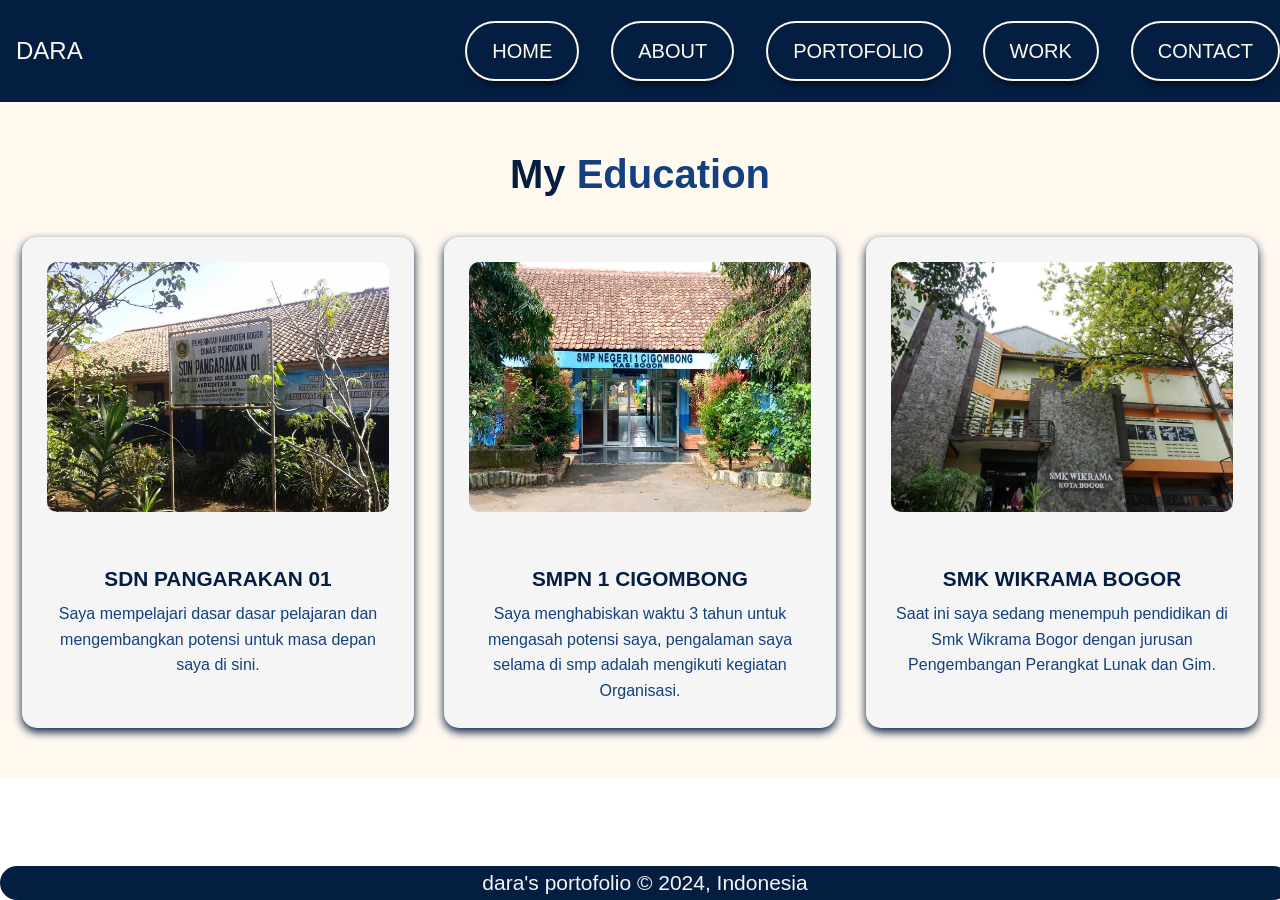
==== about.html @ 4468cf0a "first commit" ====
<!DOCTYPE html>
<html lang="en">
<head>
    <meta charset="UTF-8">
    <meta name="viewport" content="width=device-width, initial-scale=1.0">
    <title>About</title>
    <link rel="stylesheet" href="style.css">
</head>
<body>
    <header>
    <nav>
        <h1 class="nama">DARA</h1>
        <nav class="navbar">
        <ul>
            <li><a href="index.html">HOME</a></li>
            <li><a href="about.html">ABOUT</a></li>
            <li><a href="portofolio.html">PORTOFOLIO</a></li>
            <li> <a href="Work.html">WORK</a></li>
            <li><a href="contact.html">CONTACT</a></li>
        </ul>
        </nav>
    </nav>
    </header>
 
<main>
    <div id="Education" class="content">
        <div class="headersklills">
            <h1>My <span>Education</span></h1>
        </div>
        <div class="education-container">
            <div class="education-box">
                <div class="education-image">
                    <img src="image/sdn-pangarakan1.jpg" alt="SD" />
                </div>
                <div class="education-info">
                    <br>
                    <br>
                    <h2>SDN PANGARAKAN 01</h2>
                    <p>Saya mempelajari dasar dasar pelajaran dan mengembangkan potensi untuk masa depan saya di sini.  </p>
                </div>
            </div>
            <div class="education-box">
                <div class="education-image">
                    <img src="image/smp.webp" alt="smp" />
                </div>
                <div class="education-info">
                    <br>
                    <br>
                    <h2>SMPN 1 CIGOMBONG</h2>
                    <p>Saya menghabiskan waktu 3 tahun untuk mengasah potensi saya, pengalaman saya selama di smp adalah mengikuti kegiatan Organisasi. </p>
                </div>
            </div>
            <div class="education-box">
                <div class="education-image">
                    <img src="image/smk2.jpg" alt="smk" />
                </div>
                <div class="education-info">
                   <br>
                   <br>
                   <h2>SMK WIKRAMA BOGOR</h2>
                   <p>Saat ini saya sedang menempuh pendidikan di Smk Wikrama Bogor dengan jurusan Pengembangan Perangkat Lunak dan Gim. </p>
                </div>
            </div>
        </div>
    </div>
</main>
    <footer class="footer">
        <p> dara's portofolio &copy; 2024, Indonesia</p>
    </footer>
</body>
</html>
---- style.css ----
/* ini buat home */
*, html {
    padding: 0;
    margin: 0;
}

nav {
    background-color: #041e42;
    display: flex;
    justify-content: space-between;
    padding: 8px 0;
}

nav ul {
    list-style: none ;
    display: flex; 
    gap: 2rem; 
}

nav ul li {
    display: flex;
}

nav ul li a {
    padding: 12px 25px;
    margin: 5px 0px;
    border: 2px solid #fff9f0;
    border-radius: 30px;
    box-shadow: 0 10px 10px -8px rgb(0 0 0 / 78%);
    color: #fff9f0;
    text-decoration: none;
}

li a:hover {
    background-color: #13407e;
}

.nama {
    padding: 15px 16px;
    float: left;
    align-content: center;
    color: #fff9f0;
    font-family: 'Gill Sans', 'Gill Sans MT', Calibri, 'Trebuchet MS', sans-serif;
    font-weight: 400; 
}

.home {
    margin-left: 8%;
    margin-top: 150px;
}

.home h1 {
    font-size: 60px;
    color: #041e42;
    margin-bottom: 10px;
}

.home h2 {
    color:  #041e42;
    font-family: 'Gill Sans', 'Gill Sans MT', Calibri, 'Trebuchet MS', sans-serif;
    font-weight: 400; 
}

.home p {
    color: #041e42;
    font-size: 20px;
    margin-bottom: 200px;
    font-family: 'Gill Sans', 'Gill Sans MT', Calibri, 'Trebuchet MS', sans-serif;
}
      
.home img {
    height: 435px;
    width: 400px;
    border-radius: 50%;
    box-shadow: 0 0 40px #041e42;
    transition: .5s;
    position: absolute;
    left: 60%;
    top: 30%;
    object-fit: cover;
}
    
.home img:hover {
    box-shadow: none;
}

.typing {
    font-family: 'Gill Sans', 'Gill Sans MT', Calibri, 'Trebuchet MS', sans-serif;
    font-size: 24px;
    white-space: nowrap;
    overflow: hidden;
    border-right: 0.15em solid #041e42;
    width: 6ch; 
    animation: typing 1.5s steps(6, end), blink-caret 0.75s step-end infinite;
}

@keyframes typing {
    0%, 100% {
        width: 0;
    }
    50%{
        width: 8ch;
    }
}

@keyframes blink-caret {
    from, to { border-right-color: transparent; }
    50% { border-right-color: #041e42 }
}

/* ini bagian logo wa, ig */
.home-sci {
    min-height: 15vh;
    margin-left: 10px;

}

.home-sci a {
    position: relative;
    display: inline-flex;
    justify-content: center;
    align-items: center;
    width: 40px;
    height: 40px;
    background: transparent;
    border: 2px solid #041e42;
    border-radius: 50%;
    font-size: 25px;
    color: #041e42;
    text-decoration: none;
    z-index: 1;
    overflow: hidden;
    transition: .5s;
}

.home-sci a:hover {
    color: whitesmoke;
}

.home-sci a::before {
    content: '';
    position: absolute;
    top: 0;
    left: 0;
    width: 0;
    height: 100%;
    background: #041e42;
    z-index: -1;
    transition: .5s;
}

.home-sci a:hover::before {
    width: 100%;
}

/* ini buat bagian box about*/
#Education {
    background-color: #fff9f0;
    padding: 50px 0;
    text-align: center;
}

    .headersklills h1 {
        font-family: 'Gill Sans', 'Gill Sans MT', Calibri, 'Trebuchet MS', sans-serif;
        font-size: 2.5rem;
        color: #041e42;
        margin-bottom: 40px;
    }

    .headersklills p {
        font-family: 'Gill Sans', 'Gill Sans MT', Calibri, 'Trebuchet MS', sans-serif;
        color: #13407e;
        margin-bottom: 40px;
    }

span {
    color: #13407e;
}

.education-container {
    display: flex;
    flex-wrap: wrap;
    justify-content: center;
    gap: 30px;
    padding: 0 20px;
}

.education-box {
    background-color: whitesmoke;
    border-radius: 15px;
    box-shadow: 0 4px 10px #041e42;
    width: calc(30% - 30px);
    text-align: center;
    padding: 25px;
    transition: transform 0.3s ease, box-shadow 0.3s ease;
}

.education-box:hover {
    transform: translateY(-10px);
    box-shadow: 0 6px 15px #041e42;
}

.sejarah-box {
    background-color: whitesmoke;
    border-radius: 15px;
    box-shadow: 0 4px 10px #041e42;
    width: calc(30% - 10px);
    text-align: center;
    padding: 30px;
    transition: transform 0.3s ease, box-shadow 0.3s ease;
}

.sejarah-box:hover {
    transform: translateY(-10px);
    box-shadow: 0 6px 15px #041e42;
}

.work-box {
    background-color: whitesmoke;
    border-radius: 15px;
    box-shadow: 0 4px 10px #041e42;
    width: calc(30% - 10px);
    text-align: center;
    padding: 30px;
    transition: transform 0.3s ease, box-shadow 0.3s ease;
}

.work-box:hover {
    transform: translateY(-10px);
    box-shadow: 0 6px 15px #041e42;
}


.education-image img {
    width: 100%;
    height: 250px;
    object-fit: cover;
    border-radius: 10px;
    margin-bottom: 15px;
}


.education-info h2 {
    font-family: 'Gill Sans', 'Gill Sans MT', Calibri, 'Trebuchet MS', sans-serif;
    font-size: 1.3rem;
    color:#041e42;
    margin-bottom: 10px;
}

.education-info p {
    font-size: 1rem;
    color: #13407e;
    line-height: 1.6;
    font-family: 'Gill Sans', 'Gill Sans MT', Calibri, 'Trebuchet MS', sans-serif;
}

@media (max-width: 768px) {
    .education-container {
        flex-direction: column;
        gap: 20px;
    }

    .education-box {
        width: 100%;
    }
}

/* ini untuk bagian tugas pipas */
#Article {
    background-color: #fff9f0;
    padding: 50px 0;
    text-align: center;
}

.Article h1 {
    font-family: 'Gill Sans', 'Gill Sans MT', Calibri, 'Trebuchet MS', sans-serif;
    font-size: 2.5rem;
    color: #041e42;
    margin-bottom: 40px;
}

.Article-container {
    display: flex;
    flex-wrap: wrap;
    justify-content: center;
    gap: 30px;
    padding: 0 20px;
}

.Article-box {
    background-color: whitesmoke;
    border-radius: 10px;
    box-shadow: 0 4px 10px #041e42;
    width: calc(300% - 30px);
    text-align: center;
    padding: 20px;
    transition: transform 0.3s ease, box-shadow 0.3s ease;
}

.Article-box:hover {
    transform: translateY(-10px);
    box-shadow: 0 6px 15px #041e42;
}

.Article-image img {
    width: 50%;
    height: 400px;
    object-fit: cover;
    border-radius: 10px;
    margin-bottom: 15px;
}

.Article-info h1 {
    font-size: 1.6rem;
    color: #041e42;
    margin-bottom: 10px;
    text-align: center ;
}

.Article-info p, li {
    font-size: 1.1rem;
    color: #13407e;
    line-height: 2rem;
    text-align: justify;
    font-family: 'Gill Sans', 'Gill Sans MT', Calibri, 'Trebuchet MS', sans-serif;
}

.Sejarah-info p {
    font-size: 1.1rem;
    color: #13407e;
    line-height: 2rem;
    text-align: justify;
    font-family: 'Gill Sans', 'Gill Sans MT', Calibri, 'Trebuchet MS', sans-serif;
}

.Sunda-info p {
    font-size: 1.1rem;
    color: #13407e;
    line-height: 2rem;
    text-align: justify;
    font-family: 'Gill Sans', 'Gill Sans MT', Calibri, 'Trebuchet MS', sans-serif;
    text-indent: 30px;
}

.Sunda-info h1 {
    font-size: 1.6rem;
    color: #041e42;
    margin-bottom: 10px;
    text-align: center ;
}

.Sunda-image {
    width: 100px;
}

.education-info a{
    color: #041e42;
    text-decoration: none;
}

a{
    font-size: 20px;
    color: #13407e;
    text-decoration: none;
}

/* untuk portofolio */
.portofolio-container {
    display: flex;
    flex-wrap: wrap;
    justify-content: center;
    gap: 30px;
    padding: 0 20px;
}

.education-info h1 {
    font-family: 'Gill Sans', 'Gill Sans MT', Calibri, 'Trebuchet MS', sans-serif;
    font-size: 1.3rem;
    color:#041e42;
    margin-bottom: 10px;
    text-decoration: none;
}

/* ini untuk contact */
.contact {
    display: flex ;
    place-content: center;
}

#content {
    width: 100%;
    display: flex;
    justify-content: center;
}

#contact h2 { 
    text-align: center;
    font-family: 'Gill Sans', 'Gill Sans MT', Calibri, 'Trebuchet MS', sans-serif;
}


.card {
    width: 400px;
    max-width: 90%;
    box-shadow: 0 4px 8px rgba(0, 0, 0, 0.2);
    padding: 30px;
    margin-top: 20px;
    background-color: #fff;
    border-radius: 10px;
}

#ContactForm_contact-form-name,
#ContactForm_contact-form-email {
    width: 100%;
    height: auto;
    margin: 5px auto;
    padding: 10px;
    background: #fff;
    border: 1px solid #ddd;
}

#ContactForm_contact-form-message {
    width: 100%;
    height: 100px;
    margin: 5px 0;
    padding: 10px;
    background: #fff;
    border: 1px solid #ddd;
}

#ContactForm_contact-form-submit {
    width: 100%;
    background:#041e42;
    color: white;
    margin: 10px auto;
    padding: 10px 18px;
    font-weight: 700;
    font-size: 14px;
    text-transform: uppercase;
    letter-spacing: 1px;
    border-radius: 3px;
    border: 1px solid #ddd;
}

/* ini untuk footer */
.footer{
    padding: 5px;
    background-color: #041e42;
    color: whitesmoke;
    margin-left: 0%;
    margin-right: 0%;
    border-radius: 25px;
    text-align: center;
    font-size: 21px;
    position: fixed;
    bottom: 0%;
    width: 100%;
    font-family: 'Gill Sans', 'Gill Sans MT', Calibri, 'Trebuchet MS', sans-serif;
}
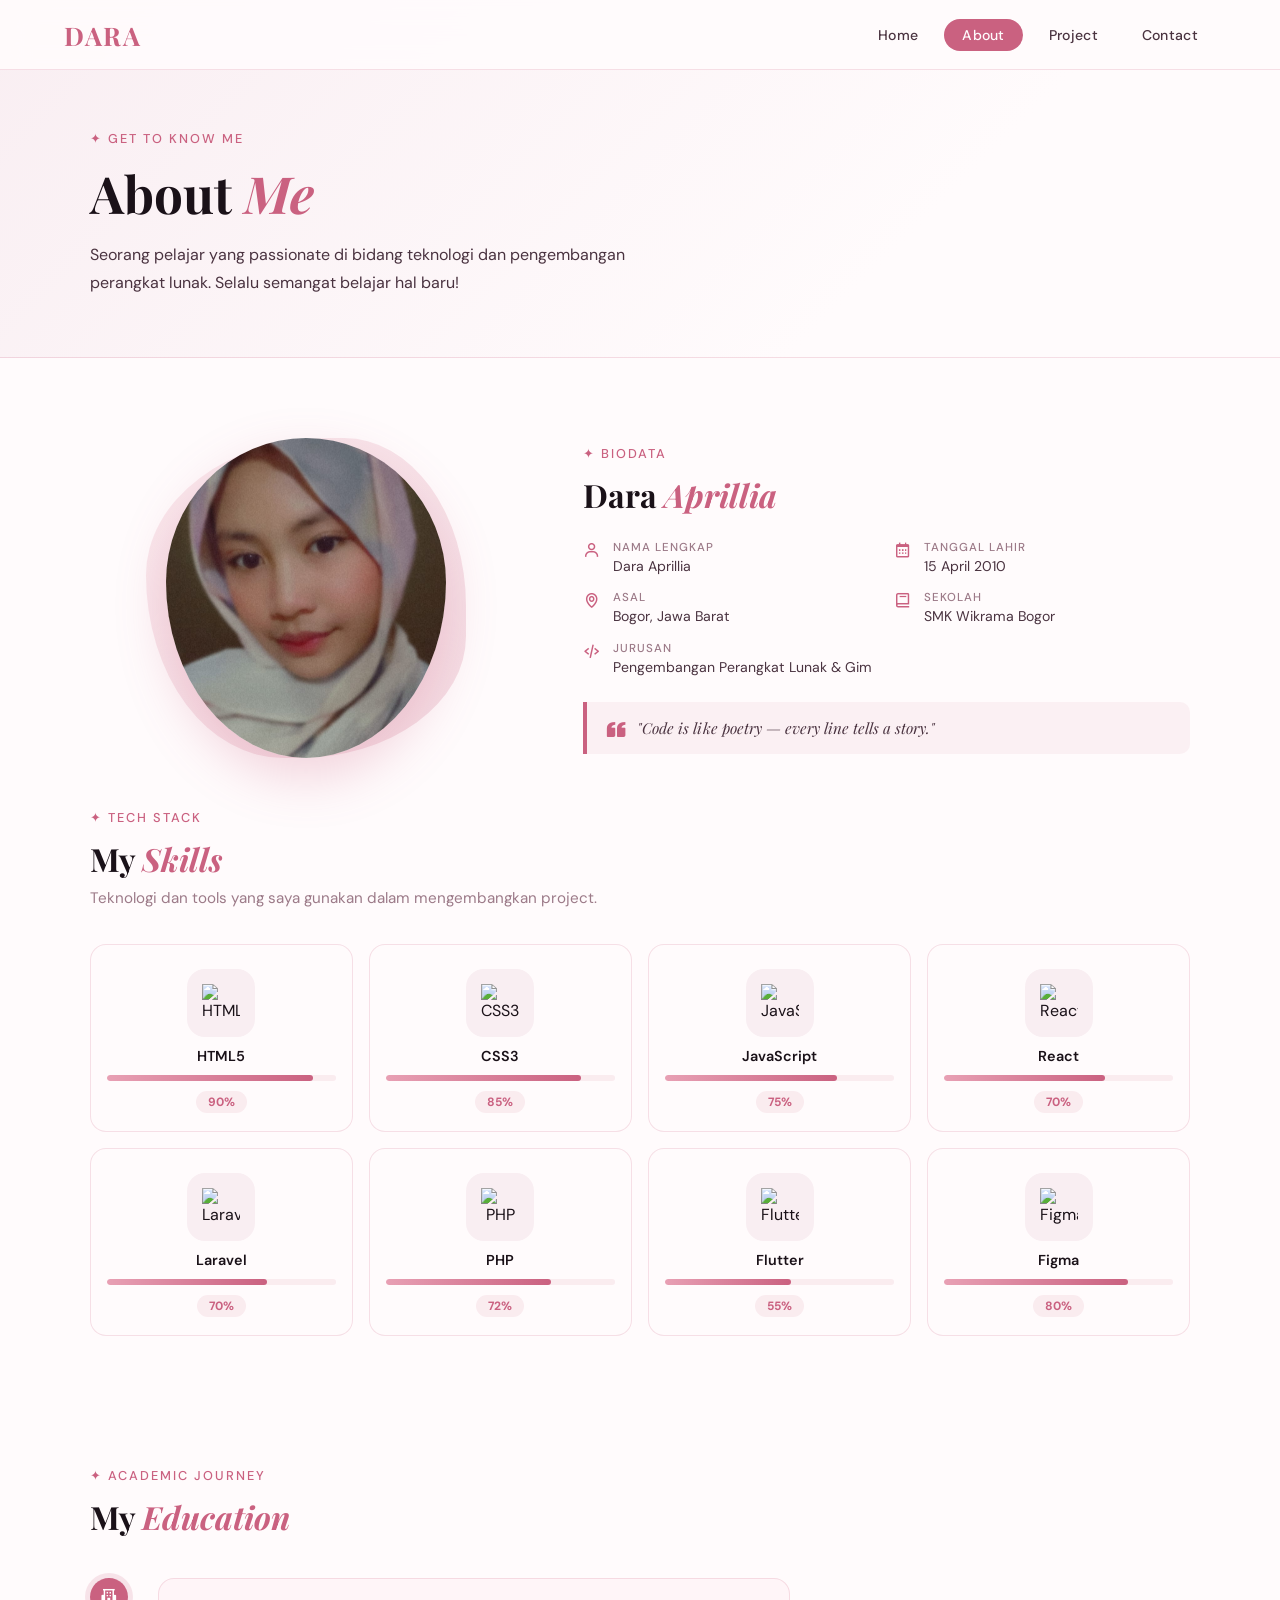
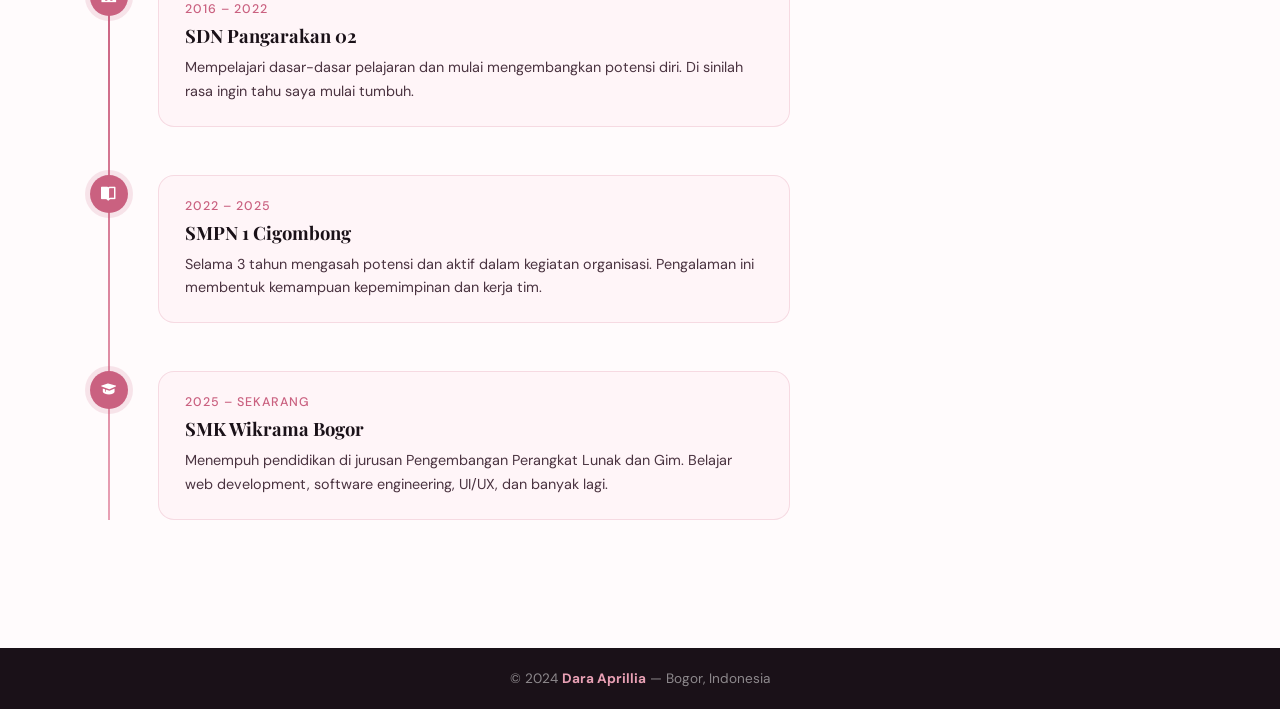
==== commit daf64a28: "pesan update" ====
--- a/about.html
+++ b/about.html
@@ -4,68 +4,177 @@
     <meta charset="UTF-8">
     <meta name="viewport" content="width=device-width, initial-scale=1.0">
     <title>About</title>
+    <link rel="preconnect" href="https://fonts.googleapis.com">
+    <link href="https://fonts.googleapis.com/css2?family=Playfair+Display:ital,wght@0,400;0,700;1,400&family=DM+Sans:wght@300;400;500&display=swap" rel="stylesheet">
+    <link href='https://unpkg.com/boxicons@2.1.4/css/boxicons.min.css' rel='stylesheet'>
     <link rel="stylesheet" href="style.css">
 </head>
 <body>
-    <header>
-    <nav>
-        <h1 class="nama">DARA</h1>
-        <nav class="navbar">
-        <ul>
-            <li><a href="index.html">HOME</a></li>
-            <li><a href="about.html">ABOUT</a></li>
-            <li><a href="portofolio.html">PORTOFOLIO</a></li>
-            <li> <a href="Work.html">WORK</a></li>
-            <li><a href="contact.html">CONTACT</a></li>
+    <nav class="navbar" id="navbar">
+        <a href="index.html" class="logo">DARA</a>
+        <ul class="nav-links" id="nav-links">
+            <li><a href="index.html">Home</a></li>
+            <li><a href="about.html" class="active">About</a></li>
+            <li><a href="Work.html">Project</a></li>
+            <li><a href="contact.html">Contact</a></li>
         </ul>
-        </nav>
+        <button class="hamburger" id="hamburger"><i class='bx bx-menu'></i></button>
     </nav>
-    </header>
- 
-<main>
-    <div id="Education" class="content">
-        <div class="headersklills">
-            <h1>My <span>Education</span></h1>
-        </div>
-        <div class="education-container">
-            <div class="education-box">
-                <div class="education-image">
-                    <img src="image/sdn-pangarakan1.jpg" alt="SD" />
+
+    <div class="page-hero">
+        <span class="tag">✦ Get to know me</span>
+        <h1>About <em>Me</em></h1>
+        <p>Seorang pelajar yang passionate di bidang teknologi dan pengembangan perangkat lunak. Selalu semangat belajar hal baru!</p>
+    </div>
+
+    <!-- BIO -->
+    <section class="section" style="padding-bottom:0;">
+        <div class="about-bio">
+            <div class="about-img-wrap">
+                <div class="about-img-blob"></div>
+                <img src="image/dara1.jpeg" alt="Dara Aprillia" class="about-img">
+            </div>
+            <div class="about-bio-content">
+                <span style="font-size:.8rem;letter-spacing:2px;text-transform:uppercase;color:var(--rose);font-weight:500;">✦ Biodata</span>
+                <h2 style="font-family:var(--font-display);font-size:2rem;color:var(--ink);margin:10px 0 24px;">Dara <em style="color:var(--rose);">Aprillia</em></h2>
+                <div class="bio-grid">
+                    <div class="bio-item">
+                        <i class='bx bx-user'></i>
+                        <div><span class="bio-label">Nama Lengkap</span><span class="bio-val">Dara Aprillia</span></div>
+                    </div>
+                    <div class="bio-item">
+                        <i class='bx bx-calendar'></i>
+                        <div><span class="bio-label">Tanggal Lahir</span><span class="bio-val">15 April 2010</span></div>
+                    </div>
+                    <div class="bio-item">
+                        <i class='bx bx-map'></i>
+                        <div><span class="bio-label">Asal</span><span class="bio-val">Bogor, Jawa Barat</span></div>
+                    </div>
+                    <div class="bio-item">
+                        <i class='bx bx-book'></i>
+                        <div><span class="bio-label">Sekolah</span><span class="bio-val">SMK Wikrama Bogor</span></div>
+                    </div>
+                    <div class="bio-item">
+                        <i class='bx bx-code-alt'></i>
+                        <div><span class="bio-label">Jurusan</span><span class="bio-val">Pengembangan Perangkat Lunak & Gim</span></div>
+                    </div>
                 </div>
-                <div class="education-info">
-                    <br>
-                    <br>
-                    <h2>SDN PANGARAKAN 01</h2>
-                    <p>Saya mempelajari dasar dasar pelajaran dan mengembangkan potensi untuk masa depan saya di sini.  </p>
-                </div>
-            </div>
-            <div class="education-box">
-                <div class="education-image">
-                    <img src="image/smp.webp" alt="smp" />
-                </div>
-                <div class="education-info">
-                    <br>
-                    <br>
-                    <h2>SMPN 1 CIGOMBONG</h2>
-                    <p>Saya menghabiskan waktu 3 tahun untuk mengasah potensi saya, pengalaman saya selama di smp adalah mengikuti kegiatan Organisasi. </p>
-                </div>
-            </div>
-            <div class="education-box">
-                <div class="education-image">
-                    <img src="image/smk2.jpg" alt="smk" />
-                </div>
-                <div class="education-info">
-                   <br>
-                   <br>
-                   <h2>SMK WIKRAMA BOGOR</h2>
-                   <p>Saat ini saya sedang menempuh pendidikan di Smk Wikrama Bogor dengan jurusan Pengembangan Perangkat Lunak dan Gim. </p>
+                <div class="bio-quote">
+                    <i class='bx bxs-quote-left'></i>
+                    <p>"Code is like poetry — every line tells a story."</p>
                 </div>
             </div>
         </div>
-    </div>
-</main>
+    </section>
+
+    <!-- SKILLS -->
+    <section class="section" style="padding-top:48px;">
+        <span style="font-size:.8rem;letter-spacing:2px;text-transform:uppercase;color:var(--rose);font-weight:500;">✦ Tech Stack</span>
+        <h2 style="font-family:var(--font-display);font-size:2rem;color:var(--ink);margin:10px 0 8px;">My <em style="color:var(--rose);">Skills</em></h2>
+        <p style="color:var(--muted);font-size:.95rem;margin-bottom:36px;">Teknologi dan tools yang saya gunakan dalam mengembangkan project.</p>
+        <div class="skills-grid">
+            <div class="skill-card fade-in fade-in-1">
+                <div class="skill-icon-wrap">
+                    <img src="https://cdn.jsdelivr.net/gh/devicons/devicon/icons/html5/html5-original.svg" alt="HTML5">
+                </div>
+                <span>HTML5</span>
+                <div class="skill-bar"><div class="skill-fill" style="width:90%"></div></div>
+                <small>90%</small>
+            </div>
+            <div class="skill-card fade-in fade-in-2">
+                <div class="skill-icon-wrap">
+                    <img src="https://cdn.jsdelivr.net/gh/devicons/devicon/icons/css3/css3-original.svg" alt="CSS3">
+                </div>
+                <span>CSS3</span>
+                <div class="skill-bar"><div class="skill-fill" style="width:85%"></div></div>
+                <small>85%</small>
+            </div>
+            <div class="skill-card fade-in fade-in-3">
+                <div class="skill-icon-wrap">
+                    <img src="https://cdn.jsdelivr.net/gh/devicons/devicon/icons/javascript/javascript-original.svg" alt="JavaScript">
+                </div>
+                <span>JavaScript</span>
+                <div class="skill-bar"><div class="skill-fill" style="width:75%"></div></div>
+                <small>75%</small>
+            </div>
+            <div class="skill-card fade-in fade-in-1">
+                <div class="skill-icon-wrap">
+                    <img src="https://cdn.jsdelivr.net/gh/devicons/devicon/icons/react/react-original.svg" alt="React">
+                </div>
+                <span>React</span>
+                <div class="skill-bar"><div class="skill-fill" style="width:70%"></div></div>
+                <small>70%</small>
+            </div>
+            <div class="skill-card fade-in fade-in-2">
+                <div class="skill-icon-wrap">
+                    <img src="https://cdn.jsdelivr.net/gh/devicons/devicon/icons/laravel/laravel-original.svg" alt="Laravel">
+                </div>
+                <span>Laravel</span>
+                <div class="skill-bar"><div class="skill-fill" style="width:70%"></div></div>
+                <small>70%</small>
+            </div>
+            <div class="skill-card fade-in fade-in-3">
+                <div class="skill-icon-wrap">
+                    <img src="https://cdn.jsdelivr.net/gh/devicons/devicon/icons/php/php-original.svg" alt="PHP">
+                </div>
+                <span>PHP</span>
+                <div class="skill-bar"><div class="skill-fill" style="width:72%"></div></div>
+                <small>72%</small>
+            </div>
+            <div class="skill-card fade-in fade-in-1">
+                <div class="skill-icon-wrap">
+                    <img src="https://cdn.jsdelivr.net/gh/devicons/devicon/icons/flutter/flutter-original.svg" alt="Flutter">
+                </div>
+                <span>Flutter</span>
+                <div class="skill-bar"><div class="skill-fill" style="width:55%"></div></div>
+                <small>55%</small>
+            </div>
+            <div class="skill-card fade-in fade-in-2">
+                <div class="skill-icon-wrap">
+                    <img src="https://cdn.jsdelivr.net/gh/devicons/devicon/icons/figma/figma-original.svg" alt="Figma">
+                </div>
+                <span>Figma</span>
+                <div class="skill-bar"><div class="skill-fill" style="width:80%"></div></div>
+                <small>80%</small>
+            </div>
+        </div>
+    </section>
+
+    <!-- EDUCATION -->
+    <section class="section" style="padding-top:48px;">
+        <span style="font-size:.8rem;letter-spacing:2px;text-transform:uppercase;color:var(--rose);font-weight:500;">✦ Academic Journey</span>
+        <h2 style="font-family:var(--font-display);font-size:2rem;color:var(--ink);margin:10px 0 40px;">My <em style="color:var(--rose);">Education</em></h2>
+        <div class="timeline">
+            <div class="tl-item fade-in fade-in-1">
+                <div class="tl-dot"><i class='bx bxs-school'></i></div>
+                <div class="tl-content">
+                    <div class="tl-year">2016 – 2022</div>
+                    <h3>SDN Pangarakan 02</h3>
+                    <p>Mempelajari dasar-dasar pelajaran dan mulai mengembangkan potensi diri. Di sinilah rasa ingin tahu saya mulai tumbuh.</p>
+                </div>
+            </div>
+            <div class="tl-item fade-in fade-in-2">
+                <div class="tl-dot"><i class='bx bxs-book-open'></i></div>
+                <div class="tl-content">
+                    <div class="tl-year">2022 – 2025</div>
+                    <h3>SMPN 1 Cigombong</h3>
+                    <p>Selama 3 tahun mengasah potensi dan aktif dalam kegiatan organisasi. Pengalaman ini membentuk kemampuan kepemimpinan dan kerja tim.</p>
+                </div>
+            </div>
+            <div class="tl-item fade-in fade-in-3">
+                <div class="tl-dot"><i class='bx bxs-graduation'></i></div>
+                <div class="tl-content">
+                    <div class="tl-year">2025 – Sekarang</div>
+                    <h3>SMK Wikrama Bogor</h3>
+                    <p>Menempuh pendidikan di jurusan Pengembangan Perangkat Lunak dan Gim. Belajar web development, software engineering, UI/UX, dan banyak lagi.</p>
+                </div>
+            </div>
+        </div>
+    </section>
+
     <footer class="footer">
-        <p> dara's portofolio &copy; 2024, Indonesia</p>
+        <p>© 2024 <strong>Dara Aprillia</strong> — Bogor, Indonesia</p>
     </footer>
+    <script src="main.js"></script>
 </body>
-</html>+</html>
--- a/style.css
+++ b/style.css
@@ -1,460 +1,1150 @@
-/* ini buat home */
-*, html {
-    padding: 0;
-    margin: 0;
-}
-
-nav {
-    background-color: #041e42;
-    display: flex;
+/* ===========================
+   ROOT & RESET
+=========================== */
+@import url('https://fonts.googleapis.com/css2?family=Playfair+Display:ital,wght@0,400;0,700;1,400&family=DM+Sans:wght@300;400;500&display=swap');
+
+*, *::before, *::after { margin: 0; padding: 0; box-sizing: border-box; }
+
+:root {
+    --rose:       #CA6180;
+    --rose-light: #e8a0b4;
+    --rose-dark:  #a84e68;
+    --rose-pale:  #f9eef2;
+    --ink:        #1a1118;
+    --ink-soft:   #4a3340;
+    --muted:      #9c7a88;
+    --white:      #fffbfc;
+    --card-bg:    #fff5f8;
+    --border:     rgba(202,97,128,.18);
+    --shadow:     0 8px 32px rgba(202,97,128,.13);
+    --radius:     16px;
+    --radius-sm:  10px;
+    --nav-h:      70px;
+    --font-display: 'Playfair Display', Georgia, serif;
+    --font-body:    'DM Sans', sans-serif;
+    --transition:   .3s cubic-bezier(.4,0,.2,1);
+}
+
+html { scroll-behavior: smooth; }
+
+body {
+    font-family: var(--font-body);
+    background: var(--white);
+    color: var(--ink);
+    min-height: 100vh;
+    overflow-x: hidden;
+}
+
+/* ===========================
+   SCROLLBAR
+=========================== */
+::-webkit-scrollbar { width: 6px; }
+::-webkit-scrollbar-track { background: var(--rose-pale); }
+::-webkit-scrollbar-thumb { background: var(--rose); border-radius: 99px; }
+
+/* ===========================
+   NAVBAR
+=========================== */
+.navbar {
+    position: fixed;
+    top: 0; left: 0; right: 0;
+    z-index: 100;
+    height: var(--nav-h);
+    display: flex;
+    align-items: center;
     justify-content: space-between;
-    padding: 8px 0;
-}
-
-nav ul {
-    list-style: none ;
-    display: flex; 
-    gap: 2rem; 
-}
-
-nav ul li {
-    display: flex;
-}
-
-nav ul li a {
-    padding: 12px 25px;
-    margin: 5px 0px;
-    border: 2px solid #fff9f0;
-    border-radius: 30px;
-    box-shadow: 0 10px 10px -8px rgb(0 0 0 / 78%);
-    color: #fff9f0;
+    padding: 0 5%;
+    background: rgba(255,251,252,.92);
+    backdrop-filter: blur(14px);
+    border-bottom: 1px solid var(--border);
+    transition: box-shadow var(--transition);
+}
+.navbar.scrolled { box-shadow: var(--shadow); }
+
+.logo {
+    font-family: var(--font-display);
+    font-size: 1.6rem;
+    font-weight: 700;
+    color: var(--rose);
     text-decoration: none;
-}
-
-li a:hover {
-    background-color: #13407e;
-}
-
-.nama {
-    padding: 15px 16px;
-    float: left;
-    align-content: center;
-    color: #fff9f0;
-    font-family: 'Gill Sans', 'Gill Sans MT', Calibri, 'Trebuchet MS', sans-serif;
-    font-weight: 400; 
-}
-
-.home {
-    margin-left: 8%;
-    margin-top: 150px;
-}
-
-.home h1 {
-    font-size: 60px;
-    color: #041e42;
-    margin-bottom: 10px;
-}
-
-.home h2 {
-    color:  #041e42;
-    font-family: 'Gill Sans', 'Gill Sans MT', Calibri, 'Trebuchet MS', sans-serif;
-    font-weight: 400; 
-}
-
-.home p {
-    color: #041e42;
-    font-size: 20px;
-    margin-bottom: 200px;
-    font-family: 'Gill Sans', 'Gill Sans MT', Calibri, 'Trebuchet MS', sans-serif;
-}
-      
-.home img {
-    height: 435px;
-    width: 400px;
-    border-radius: 50%;
-    box-shadow: 0 0 40px #041e42;
-    transition: .5s;
-    position: absolute;
-    left: 60%;
-    top: 30%;
-    object-fit: cover;
-}
-    
-.home img:hover {
-    box-shadow: none;
-}
-
-.typing {
-    font-family: 'Gill Sans', 'Gill Sans MT', Calibri, 'Trebuchet MS', sans-serif;
-    font-size: 24px;
-    white-space: nowrap;
+    letter-spacing: 2px;
+}
+
+.nav-links {
+    display: flex;
+    gap: 8px;
+    list-style: none;
+}
+.nav-links a {
+    font-family: var(--font-body);
+    font-size: .88rem;
+    font-weight: 500;
+    color: var(--ink-soft);
+    text-decoration: none;
+    padding: 7px 18px;
+    border-radius: 99px;
+    transition: var(--transition);
+    letter-spacing: .3px;
+}
+.nav-links a:hover, .nav-links a.active {
+    background: var(--rose);
+    color: var(--white);
+}
+
+.hamburger {
+    display: none;
+    background: none;
+    border: none;
+    font-size: 1.6rem;
+    color: var(--rose);
+    cursor: pointer;
+}
+
+/* ===========================
+   HERO
+=========================== */
+.hero {
+    min-height: 100vh;
+    padding-top: var(--nav-h);
+    display: grid;
+    grid-template-columns: 1fr 1fr;
+    align-items: center;
+    gap: 40px;
+    padding-left: 7%;
+    padding-right: 5%;
+    background: linear-gradient(135deg, var(--rose-pale) 0%, var(--white) 60%);
+    position: relative;
     overflow: hidden;
-    border-right: 0.15em solid #041e42;
-    width: 6ch; 
-    animation: typing 1.5s steps(6, end), blink-caret 0.75s step-end infinite;
-}
-
-@keyframes typing {
-    0%, 100% {
-        width: 0;
-    }
-    50%{
-        width: 8ch;
-    }
-}
-
-@keyframes blink-caret {
-    from, to { border-right-color: transparent; }
-    50% { border-right-color: #041e42 }
-}
-
-/* ini bagian logo wa, ig */
-.home-sci {
-    min-height: 15vh;
-    margin-left: 10px;
-
-}
-
-.home-sci a {
-    position: relative;
-    display: inline-flex;
-    justify-content: center;
-    align-items: center;
-    width: 40px;
-    height: 40px;
-    background: transparent;
-    border: 2px solid #041e42;
-    border-radius: 50%;
-    font-size: 25px;
-    color: #041e42;
-    text-decoration: none;
-    z-index: 1;
-    overflow: hidden;
-    transition: .5s;
-}
-
-.home-sci a:hover {
-    color: whitesmoke;
-}
-
-.home-sci a::before {
+}
+
+.hero::before {
     content: '';
     position: absolute;
-    top: 0;
-    left: 0;
-    width: 0;
-    height: 100%;
-    background: #041e42;
-    z-index: -1;
-    transition: .5s;
-}
-
-.home-sci a:hover::before {
-    width: 100%;
-}
-
-/* ini buat bagian box about*/
-#Education {
-    background-color: #fff9f0;
-    padding: 50px 0;
-    text-align: center;
-}
-
-    .headersklills h1 {
-        font-family: 'Gill Sans', 'Gill Sans MT', Calibri, 'Trebuchet MS', sans-serif;
-        font-size: 2.5rem;
-        color: #041e42;
-        margin-bottom: 40px;
-    }
-
-    .headersklills p {
-        font-family: 'Gill Sans', 'Gill Sans MT', Calibri, 'Trebuchet MS', sans-serif;
-        color: #13407e;
-        margin-bottom: 40px;
-    }
-
-span {
-    color: #13407e;
-}
-
-.education-container {
-    display: flex;
+    width: 500px; height: 500px;
+    background: radial-gradient(circle, rgba(202,97,128,.12) 0%, transparent 70%);
+    top: -100px; right: -100px;
+    border-radius: 50%;
+    pointer-events: none;
+}
+
+.hero-label {
+    font-size: .9rem;
+    color: var(--rose);
+    font-weight: 500;
+    letter-spacing: 1px;
+    display: block;
+    margin-bottom: 14px;
+}
+
+.hero-title {
+    font-family: var(--font-display);
+    font-size: clamp(3rem, 6vw, 5.5rem);
+    line-height: 1.05;
+    color: var(--ink);
+    margin-bottom: 20px;
+}
+.hero-title em {
+    color: var(--rose);
+    font-style: italic;
+}
+
+.hero-sub {
+    font-size: 1.05rem;
+    color: var(--ink-soft);
+    line-height: 1.7;
+    margin-bottom: 36px;
+    max-width: 380px;
+}
+
+.hero-btns { display: flex; gap: 14px; flex-wrap: wrap; margin-bottom: 36px; }
+
+.btn-primary {
+    background: var(--rose);
+    color: var(--white);
+    padding: 13px 30px;
+    border-radius: 99px;
+    text-decoration: none;
+    font-weight: 500;
+    font-size: .95rem;
+    transition: var(--transition);
+    box-shadow: 0 4px 20px rgba(202,97,128,.35);
+}
+.btn-primary:hover { background: var(--rose-dark); transform: translateY(-2px); }
+
+.btn-outline {
+    border: 2px solid var(--rose);
+    color: var(--rose);
+    padding: 11px 28px;
+    border-radius: 99px;
+    text-decoration: none;
+    font-weight: 500;
+    font-size: .95rem;
+    transition: var(--transition);
+}
+.btn-outline:hover { background: var(--rose); color: var(--white); }
+
+.socials { display: flex; gap: 14px; }
+.socials a {
+    width: 42px; height: 42px;
+    border-radius: 50%;
+    border: 2px solid var(--border);
+    display: flex; align-items: center; justify-content: center;
+    font-size: 1.3rem;
+    color: var(--rose);
+    text-decoration: none;
+    transition: var(--transition);
+}
+.socials a:hover { background: var(--rose); color: var(--white); border-color: var(--rose); }
+
+/* hero image */
+.hero-img-wrap {
+    position: relative;
+    display: flex;
+    justify-content: center;
+    align-items: center;
+}
+
+.hero-img-blob {
+    position: absolute;
+    width: 380px; height: 380px;
+    background: linear-gradient(135deg, var(--rose-light), var(--rose));
+    border-radius: 60% 40% 55% 45% / 45% 55% 40% 60%;
+    opacity: .25;
+    animation: blob 7s ease-in-out infinite;
+}
+
+@keyframes blob {
+    0%, 100% { border-radius: 60% 40% 55% 45% / 45% 55% 40% 60%; }
+    50%       { border-radius: 40% 60% 45% 55% / 55% 45% 60% 40%; }
+}
+
+.hero-img {
+    width: 340px; height: 380px;
+    object-fit: cover;
+    border-radius: 50% 50% 50% 50% / 45% 45% 55% 55%;
+    box-shadow: 0 20px 60px rgba(202,97,128,.3);
+    position: relative;
+    z-index: 1;
+    animation: float 5s ease-in-out infinite;
+}
+
+@keyframes float {
+    0%, 100% { transform: translateY(0); }
+    50%       { transform: translateY(-14px); }
+}
+
+.hero-scroll {
+    position: absolute;
+    bottom: 30px; left: 50%;
+    transform: translateX(-50%);
+    font-size: .78rem;
+    color: var(--muted);
+    letter-spacing: 2px;
+    animation: fadeInUp 1s ease 1s both;
+}
+
+/* ===========================
+   STATS
+=========================== */
+.stats {
+    display: flex;
+    justify-content: center;
+    align-items: center;
+    gap: 0;
+    padding: 48px 5%;
+    background: var(--white);
+    border-top: 1px solid var(--border);
+    border-bottom: 1px solid var(--border);
     flex-wrap: wrap;
+}
+
+.stat {
+    display: flex;
+    flex-direction: column;
+    align-items: center;
+    padding: 0 50px;
+}
+.stat-num {
+    font-family: var(--font-display);
+    font-size: 2.4rem;
+    font-weight: 700;
+    color: var(--rose);
+}
+.stat-label {
+    font-size: .82rem;
+    color: var(--muted);
+    letter-spacing: 1px;
+    text-transform: uppercase;
+    margin-top: 4px;
+}
+.stat-divider {
+    width: 1px; height: 50px;
+    background: var(--border);
+}
+
+/* ===========================
+   PAGE HERO (inner pages)
+=========================== */
+.page-hero {
+    padding: calc(var(--nav-h) + 60px) 7% 60px;
+    background: linear-gradient(135deg, var(--rose-pale) 0%, var(--white) 70%);
+    border-bottom: 1px solid var(--border);
+}
+.page-hero .tag {
+    font-size: .8rem;
+    letter-spacing: 2px;
+    text-transform: uppercase;
+    color: var(--rose);
+    font-weight: 500;
+    margin-bottom: 12px;
+    display: block;
+}
+.page-hero h1 {
+    font-family: var(--font-display);
+    font-size: clamp(2rem, 4vw, 3.5rem);
+    color: var(--ink);
+    margin-bottom: 14px;
+}
+.page-hero h1 em { color: var(--rose); font-style: italic; }
+.page-hero p {
+    max-width: 600px;
+    font-size: 1rem;
+    color: var(--ink-soft);
+    line-height: 1.75;
+}
+
+/* ===========================
+   SECTION WRAPPER
+=========================== */
+.section {
+    padding: 80px 7%;
+}
+.section-title {
+    font-family: var(--font-display);
+    font-size: 2rem;
+    color: var(--ink);
+    margin-bottom: 8px;
+}
+.section-title em { color: var(--rose); }
+.section-sub {
+    font-size: .95rem;
+    color: var(--muted);
+    margin-bottom: 48px;
+}
+
+/* ===========================
+   CARDS GRID
+=========================== */
+.cards-grid {
+    display: grid;
+    grid-template-columns: repeat(auto-fill, minmax(280px, 1fr));
+    gap: 24px;
+}
+
+.card {
+    background: var(--card-bg);
+    border-radius: var(--radius);
+    border: 1px solid var(--border);
+    overflow: hidden;
+    transition: var(--transition);
+    display: flex;
+    flex-direction: column;
+}
+.card:hover {
+    transform: translateY(-6px);
+    box-shadow: var(--shadow);
+}
+
+.card-img {
+    width: 100%; height: 200px;
+    object-fit: cover;
+    display: block;
+    transition: transform .4s ease;
+}
+.card:hover .card-img { transform: scale(1.04); }
+
+.card-body {
+    padding: 20px 22px 24px;
+    flex: 1;
+    display: flex;
+    flex-direction: column;
+}
+.card-tag {
+    font-size: .72rem;
+    letter-spacing: 1.5px;
+    text-transform: uppercase;
+    color: var(--rose);
+    font-weight: 500;
+    margin-bottom: 8px;
+}
+.card-title {
+    font-family: var(--font-display);
+    font-size: 1.2rem;
+    color: var(--ink);
+    margin-bottom: 8px;
+}
+.card-desc {
+    font-size: .88rem;
+    color: var(--ink-soft);
+    line-height: 1.65;
+    flex: 1;
+}
+.card-footer {
+    margin-top: 18px;
+    display: flex;
+    gap: 10px;
+    align-items: center;
+}
+
+.chip {
+    font-size: .72rem;
+    padding: 4px 12px;
+    border-radius: 99px;
+    background: rgba(202,97,128,.1);
+    color: var(--rose);
+    font-weight: 500;
+}
+
+.card-link {
+    margin-left: auto;
+    background: var(--rose);
+    color: var(--white);
+    text-decoration: none;
+    font-size: .8rem;
+    font-weight: 500;
+    padding: 7px 16px;
+    border-radius: 99px;
+    display: inline-flex;
+    align-items: center;
+    gap: 6px;
+    transition: var(--transition);
+}
+.card-link:hover { background: var(--rose-dark); }
+
+/* ===========================
+   ABOUT — EDUCATION TIMELINE
+=========================== */
+.timeline {
+    position: relative;
+    max-width: 700px;
+}
+.timeline::before {
+    content: '';
+    position: absolute;
+    left: 18px; top: 0; bottom: 0;
+    width: 2px;
+    background: linear-gradient(to bottom, var(--rose), var(--rose-light));
+}
+.tl-item {
+    display: flex;
+    gap: 30px;
+    margin-bottom: 48px;
+    animation: fadeInUp .6s ease both;
+}
+.tl-dot {
+    width: 38px; height: 38px;
+    min-width: 38px;
+    background: var(--rose);
+    border-radius: 50%;
+    display: flex; align-items: center; justify-content: center;
+    color: white;
+    font-size: 1.1rem;
+    box-shadow: 0 0 0 5px rgba(202,97,128,.15);
+    position: relative;
+    z-index: 1;
+}
+.tl-content {
+    background: var(--card-bg);
+    border: 1px solid var(--border);
+    border-radius: var(--radius);
+    padding: 22px 26px;
+    flex: 1;
+}
+.tl-year {
+    font-size: .78rem;
+    color: var(--rose);
+    font-weight: 500;
+    letter-spacing: 1px;
+    text-transform: uppercase;
+    margin-bottom: 6px;
+}
+.tl-content h3 {
+    font-family: var(--font-display);
+    font-size: 1.15rem;
+    color: var(--ink);
+    margin-bottom: 8px;
+}
+.tl-content p {
+    font-size: .9rem;
+    color: var(--ink-soft);
+    line-height: 1.65;
+}
+
+/* ===========================
+   PORTFOLIO — CERT CARDS
+=========================== */
+.cert-card {
+    background: var(--card-bg);
+    border-radius: var(--radius);
+    border: 1px solid var(--border);
+    overflow: hidden;
+    transition: var(--transition);
+}
+.cert-card:hover { transform: translateY(-5px); box-shadow: var(--shadow); }
+
+.cert-img-wrap {
+    position: relative;
+    overflow: hidden;
+    background: #f5f0f2;
+    display: flex;
+    align-items: center;
     justify-content: center;
-    gap: 30px;
-    padding: 0 20px;
-}
-
-.education-box {
-    background-color: whitesmoke;
-    border-radius: 15px;
-    box-shadow: 0 4px 10px #041e42;
-    width: calc(30% - 30px);
-    text-align: center;
-    padding: 25px;
-    transition: transform 0.3s ease, box-shadow 0.3s ease;
-}
-
-.education-box:hover {
-    transform: translateY(-10px);
-    box-shadow: 0 6px 15px #041e42;
-}
-
-.sejarah-box {
-    background-color: whitesmoke;
-    border-radius: 15px;
-    box-shadow: 0 4px 10px #041e42;
-    width: calc(30% - 10px);
-    text-align: center;
-    padding: 30px;
-    transition: transform 0.3s ease, box-shadow 0.3s ease;
-}
-
-.sejarah-box:hover {
-    transform: translateY(-10px);
-    box-shadow: 0 6px 15px #041e42;
-}
-
-.work-box {
-    background-color: whitesmoke;
-    border-radius: 15px;
-    box-shadow: 0 4px 10px #041e42;
-    width: calc(30% - 10px);
-    text-align: center;
-    padding: 30px;
-    transition: transform 0.3s ease, box-shadow 0.3s ease;
-}
-
-.work-box:hover {
-    transform: translateY(-10px);
-    box-shadow: 0 6px 15px #041e42;
-}
-
-
-.education-image img {
-    width: 100%;
-    height: 250px;
-    object-fit: cover;
-    border-radius: 10px;
-    margin-bottom: 15px;
-}
-
-
-.education-info h2 {
-    font-family: 'Gill Sans', 'Gill Sans MT', Calibri, 'Trebuchet MS', sans-serif;
-    font-size: 1.3rem;
-    color:#041e42;
-    margin-bottom: 10px;
-}
-
-.education-info p {
-    font-size: 1rem;
-    color: #13407e;
-    line-height: 1.6;
-    font-family: 'Gill Sans', 'Gill Sans MT', Calibri, 'Trebuchet MS', sans-serif;
-}
-
-@media (max-width: 768px) {
-    .education-container {
-        flex-direction: column;
-        gap: 20px;
-    }
-
-    .education-box {
-        width: 100%;
-    }
-}
-
-/* ini untuk bagian tugas pipas */
-#Article {
-    background-color: #fff9f0;
-    padding: 50px 0;
-    text-align: center;
-}
-
-.Article h1 {
-    font-family: 'Gill Sans', 'Gill Sans MT', Calibri, 'Trebuchet MS', sans-serif;
-    font-size: 2.5rem;
-    color: #041e42;
-    margin-bottom: 40px;
-}
-
-.Article-container {
-    display: flex;
-    flex-wrap: wrap;
-    justify-content: center;
-    gap: 30px;
-    padding: 0 20px;
-}
-
-.Article-box {
-    background-color: whitesmoke;
-    border-radius: 10px;
-    box-shadow: 0 4px 10px #041e42;
-    width: calc(300% - 30px);
-    text-align: center;
-    padding: 20px;
-    transition: transform 0.3s ease, box-shadow 0.3s ease;
-}
-
-.Article-box:hover {
-    transform: translateY(-10px);
-    box-shadow: 0 6px 15px #041e42;
-}
-
-.Article-image img {
-    width: 50%;
-    height: 400px;
-    object-fit: cover;
-    border-radius: 10px;
-    margin-bottom: 15px;
-}
-
-.Article-info h1 {
-    font-size: 1.6rem;
-    color: #041e42;
-    margin-bottom: 10px;
-    text-align: center ;
-}
-
-.Article-info p, li {
-    font-size: 1.1rem;
-    color: #13407e;
-    line-height: 2rem;
-    text-align: justify;
-    font-family: 'Gill Sans', 'Gill Sans MT', Calibri, 'Trebuchet MS', sans-serif;
-}
-
-.Sejarah-info p {
-    font-size: 1.1rem;
-    color: #13407e;
-    line-height: 2rem;
-    text-align: justify;
-    font-family: 'Gill Sans', 'Gill Sans MT', Calibri, 'Trebuchet MS', sans-serif;
-}
-
-.Sunda-info p {
-    font-size: 1.1rem;
-    color: #13407e;
-    line-height: 2rem;
-    text-align: justify;
-    font-family: 'Gill Sans', 'Gill Sans MT', Calibri, 'Trebuchet MS', sans-serif;
-    text-indent: 30px;
-}
-
-.Sunda-info h1 {
-    font-size: 1.6rem;
-    color: #041e42;
-    margin-bottom: 10px;
-    text-align: center ;
-}
-
-.Sunda-image {
-    width: 100px;
-}
-
-.education-info a{
-    color: #041e42;
-    text-decoration: none;
-}
-
-a{
-    font-size: 20px;
-    color: #13407e;
-    text-decoration: none;
-}
-
-/* untuk portofolio */
-.portofolio-container {
-    display: flex;
-    flex-wrap: wrap;
-    justify-content: center;
-    gap: 30px;
-    padding: 0 20px;
-}
-
-.education-info h1 {
-    font-family: 'Gill Sans', 'Gill Sans MT', Calibri, 'Trebuchet MS', sans-serif;
-    font-size: 1.3rem;
-    color:#041e42;
-    margin-bottom: 10px;
-    text-decoration: none;
-}
-
-/* ini untuk contact */
-.contact {
-    display: flex ;
-    place-content: center;
-}
-
-#content {
-    width: 100%;
-    display: flex;
-    justify-content: center;
-}
-
-#contact h2 { 
-    text-align: center;
-    font-family: 'Gill Sans', 'Gill Sans MT', Calibri, 'Trebuchet MS', sans-serif;
-}
-
-
-.card {
-    width: 400px;
-    max-width: 90%;
-    box-shadow: 0 4px 8px rgba(0, 0, 0, 0.2);
-    padding: 30px;
-    margin-top: 20px;
-    background-color: #fff;
-    border-radius: 10px;
-}
-
-#ContactForm_contact-form-name,
-#ContactForm_contact-form-email {
+    padding: 12px;
+}
+.cert-img-wrap img {
     width: 100%;
     height: auto;
-    margin: 5px auto;
+    max-height: 260px;
+    object-fit: contain;
+    transition: transform .4s ease;
+    display: block;
+}
+.cert-card:hover .cert-img-wrap img { transform: scale(1.03); }
+
+.cert-body { padding: 16px 18px 20px; }
+.cert-body h3 {
+    font-family: var(--font-display);
+    font-size: 1rem;
+    color: var(--ink);
+    margin-bottom: 4px;
+}
+.cert-body span {
+    font-size: .78rem;
+    color: var(--muted);
+}
+
+/* ===========================
+   WORK — PROJECT CARDS
+=========================== */
+.project-card {
+    background: var(--card-bg);
+    border-radius: var(--radius);
+    border: 1px solid var(--border);
+    overflow: hidden;
+    transition: var(--transition);
+    display: flex;
+    flex-direction: column;
+}
+.project-card:hover { transform: translateY(-6px); box-shadow: var(--shadow); }
+
+.project-img-wrap { width: 100%; height: 220px; overflow: hidden; background: #f5f0f2; }
+.project-img { width: 100%; height: 100%; object-fit: cover; object-position: center top; transition: transform .4s ease; }
+.project-card:hover .project-img { transform: scale(1.04); }
+
+.project-body { padding: 20px 22px 24px; flex: 1; display: flex; flex-direction: column; }
+
+.project-type {
+    font-size: .72rem;
+    text-transform: uppercase;
+    letter-spacing: 1.5px;
+    color: var(--rose);
+    font-weight: 500;
+    margin-bottom: 8px;
+}
+.project-body h3 {
+    font-family: var(--font-display);
+    font-size: 1.2rem;
+    color: var(--ink);
+    margin-bottom: 8px;
+}
+.project-body p {
+    font-size: .88rem;
+    color: var(--ink-soft);
+    line-height: 1.65;
+    flex: 1;
+    margin-bottom: 16px;
+}
+.project-tags { display: flex; gap: 6px; flex-wrap: wrap; margin-bottom: 16px; }
+.project-tag {
+    font-size: .7rem;
+    padding: 3px 10px;
+    border-radius: 99px;
+    background: rgba(202,97,128,.1);
+    color: var(--rose);
+    font-weight: 500;
+}
+
+.project-links { display: flex; gap: 10px; }
+.project-links a {
+    display: inline-flex;
+    align-items: center;
+    gap: 6px;
+    font-size: .8rem;
+    font-weight: 500;
+    padding: 7px 16px;
+    border-radius: 99px;
+    text-decoration: none;
+    transition: var(--transition);
+}
+.btn-gh {
+    background: var(--rose);
+    color: var(--white);
+}
+.btn-gh:hover { background: var(--rose-dark); }
+.btn-demo {
+    border: 1.5px solid var(--rose);
+    color: var(--rose);
+}
+.btn-demo:hover { background: var(--rose); color: var(--white); }
+
+/* ===========================
+   CONTACT
+=========================== */
+.contact-wrap {
+    display: grid;
+    grid-template-columns: 1fr 1.3fr;
+    gap: 60px;
+    align-items: start;
+}
+
+.contact-info h2 {
+    font-family: var(--font-display);
+    font-size: 1.8rem;
+    color: var(--ink);
+    margin-bottom: 14px;
+}
+.contact-info h2 em { color: var(--rose); }
+.contact-info p {
+    font-size: .95rem;
+    color: var(--ink-soft);
+    line-height: 1.75;
+    margin-bottom: 28px;
+}
+
+.contact-detail {
+    display: flex;
+    align-items: center;
+    gap: 14px;
+    margin-bottom: 18px;
+}
+.contact-detail i {
+    font-size: 1.3rem;
+    color: var(--rose);
+    width: 44px; height: 44px;
+    background: rgba(202,97,128,.1);
+    border-radius: 50%;
+    display: flex; align-items: center; justify-content: center;
+}
+.contact-detail span {
+    font-size: .9rem;
+    color: var(--ink-soft);
+}
+
+/* Form */
+.contact-form {
+    background: var(--card-bg);
+    border: 1px solid var(--border);
+    border-radius: var(--radius);
+    padding: 36px 32px;
+}
+
+.form-group { margin-bottom: 20px; }
+.form-group label {
+    display: block;
+    font-size: .83rem;
+    font-weight: 500;
+    color: var(--ink-soft);
+    margin-bottom: 8px;
+    letter-spacing: .3px;
+}
+.form-group input,
+.form-group textarea {
+    width: 100%;
+    padding: 12px 16px;
+    border: 1.5px solid var(--border);
+    border-radius: var(--radius-sm);
+    background: var(--white);
+    font-family: var(--font-body);
+    font-size: .93rem;
+    color: var(--ink);
+    outline: none;
+    transition: border-color var(--transition);
+    resize: none;
+}
+.form-group input:focus,
+.form-group textarea:focus { border-color: var(--rose); }
+.form-group textarea { height: 130px; }
+
+.btn-send {
+    width: 100%;
+    padding: 14px;
+    background: var(--rose);
+    color: var(--white);
+    border: none;
+    border-radius: 99px;
+    font-family: var(--font-body);
+    font-size: 1rem;
+    font-weight: 500;
+    cursor: pointer;
+    transition: var(--transition);
+    display: flex;
+    align-items: center;
+    justify-content: center;
+    gap: 8px;
+}
+.btn-send:hover { background: var(--rose-dark); transform: translateY(-2px); }
+
+.form-msg {
+    text-align: center;
+    font-size: .88rem;
     padding: 10px;
-    background: #fff;
-    border: 1px solid #ddd;
-}
-
-#ContactForm_contact-form-message {
+    border-radius: var(--radius-sm);
+    margin-top: 14px;
+    display: none;
+}
+.form-msg.success { background: #f0fdf4; color: #16a34a; display: block; }
+.form-msg.error   { background: #fef2f2; color: #dc2626; display: block; }
+
+/* ===========================
+   ARTICLE PAGES (kampung naga, revolusi, etc.)
+=========================== */
+.article-section {
+    max-width: 860px;
+    margin: 0 auto;
+    padding: calc(var(--nav-h) + 48px) 5% 80px;
+}
+.article-hero-img {
     width: 100%;
-    height: 100px;
-    margin: 5px 0;
-    padding: 10px;
-    background: #fff;
-    border: 1px solid #ddd;
-}
-
-#ContactForm_contact-form-submit {
+    height: 360px;
+    object-fit: cover;
+    border-radius: var(--radius);
+    margin-bottom: 40px;
+    box-shadow: var(--shadow);
+}
+.article-section h1 {
+    font-family: var(--font-display);
+    font-size: 1.7rem;
+    color: var(--ink);
+    margin: 32px 0 14px;
+}
+.article-section h1:first-of-type { margin-top: 0; }
+.article-section p, .article-section li {
+    font-size: 1rem;
+    color: var(--ink-soft);
+    line-height: 1.85;
+    margin-bottom: 8px;
+}
+.article-section ol, .article-section ul {
+    padding-left: 22px;
+    margin-bottom: 12px;
+}
+.article-section .article-img {
     width: 100%;
-    background:#041e42;
-    color: white;
-    margin: 10px auto;
-    padding: 10px 18px;
-    font-weight: 700;
-    font-size: 14px;
+    max-width: 420px;
+    border-radius: var(--radius-sm);
+    margin: 16px auto;
+    display: block;
+    box-shadow: 0 4px 16px rgba(202,97,128,.1);
+}
+.article-section a.source-link {
+    color: var(--rose);
+    font-size: .9rem;
+    text-decoration: underline;
+    display: block;
+    margin-top: 4px;
+}
+.divider {
+    border: none;
+    border-top: 1px solid var(--border);
+    margin: 32px 0;
+}
+
+/* ===========================
+   FOOTER
+=========================== */
+.footer {
+    background: var(--ink);
+    color: rgba(255,255,255,.5);
+    text-align: center;
+    padding: 22px 5%;
+    font-size: .85rem;
+    margin-top: auto;
+}
+.footer strong { color: var(--rose-light); }
+
+/* ===========================
+   KALKULATOR
+=========================== */
+.calculator-wrap {
+    min-height: calc(100vh - var(--nav-h));
+    padding-top: var(--nav-h);
+    display: flex;
+    align-items: center;
+    justify-content: center;
+    background: var(--rose-pale);
+}
+
+.calculator {
+    background: var(--ink);
+    padding: 28px;
+    border-radius: 24px;
+    box-shadow: 0 30px 80px rgba(202,97,128,.25);
+    width: 340px;
+}
+
+.calc-display {
+    background: rgba(255,255,255,.06);
+    border-radius: var(--radius-sm);
+    padding: 20px 18px 12px;
+    margin-bottom: 18px;
+    min-height: 90px;
+    display: flex;
+    flex-direction: column;
+    align-items: flex-end;
+    justify-content: flex-end;
+}
+.calc-display .calc-expr {
+    font-size: .85rem;
+    color: rgba(255,255,255,.4);
+    min-height: 20px;
+}
+.calc-display input {
+    background: none;
+    border: none;
+    outline: none;
+    text-align: right;
+    font-size: 2.2rem;
+    color: #fff;
+    width: 100%;
+    caret-color: var(--rose);
+}
+
+.calc-grid {
+    display: grid;
+    grid-template-columns: repeat(4, 1fr);
+    gap: 10px;
+}
+.calc-btn {
+    padding: 0;
+    height: 60px;
+    border: none;
+    border-radius: var(--radius-sm);
+    font-size: 1.1rem;
+    font-weight: 500;
+    cursor: pointer;
+    transition: var(--transition);
+    font-family: var(--font-body);
+}
+.calc-btn:hover { filter: brightness(1.15); }
+.calc-btn:active { transform: scale(.95); }
+
+.calc-btn.num   { background: #2a2030; color: #fff; }
+.calc-btn.op    { background: var(--rose); color: #fff; }
+.calc-btn.fn    { background: #3d2d3a; color: var(--rose-light); }
+.calc-btn.eq    { background: #fff; color: var(--ink); grid-column: span 2; font-weight: 700; font-size: 1.2rem; }
+
+/* ===========================
+   ANIMATIONS
+=========================== */
+@keyframes fadeInUp {
+    from { opacity: 0; transform: translateY(24px); }
+    to   { opacity: 1; transform: translateY(0); }
+}
+
+.fade-in { animation: fadeInUp .7s ease both; }
+.fade-in-1 { animation-delay: .1s; }
+.fade-in-2 { animation-delay: .2s; }
+.fade-in-3 { animation-delay: .3s; }
+
+/* ===========================
+   RESPONSIVE
+=========================== */
+@media (max-width: 900px) {
+    .hero { grid-template-columns: 1fr; text-align: center; padding: calc(var(--nav-h) + 40px) 6% 60px; }
+    .hero-sub, .hero-btns, .socials { justify-content: center; }
+    .hero-sub { margin: 0 auto 28px; }
+    .hero-img-wrap { order: -1; }
+    .hero-img { width: 260px; height: 290px; }
+    .hero-img-blob { width: 300px; height: 300px; }
+    .contact-wrap { grid-template-columns: 1fr; }
+    .stat { padding: 0 28px; }
+}
+
+@media (max-width: 640px) {
+    .nav-links { display: none; flex-direction: column; position: absolute; top: var(--nav-h); left: 0; right: 0; background: var(--white); padding: 16px 5%; gap: 4px; border-bottom: 1px solid var(--border); }
+    .nav-links.open { display: flex; }
+    .hamburger { display: block; }
+    .stats { flex-direction: column; gap: 20px; }
+    .stat-divider { width: 60px; height: 1px; }
+}
+
+/* ===========================
+   ABOUT — BIO
+=========================== */
+.about-bio {
+    display: grid;
+    grid-template-columns: 1fr 1.4fr;
+    gap: 60px;
+    align-items: center;
+}
+
+.about-img-wrap {
+    position: relative;
+    display: flex;
+    justify-content: center;
+    align-items: center;
+}
+
+.about-img-blob {
+    position: absolute;
+    width: 320px; height: 320px;
+    background: linear-gradient(135deg, var(--rose-light), var(--rose));
+    border-radius: 60% 40% 55% 45% / 45% 55% 40% 60%;
+    opacity: .2;
+    animation: blob 7s ease-in-out infinite;
+}
+
+.about-img {
+    width: 280px; height: 320px;
+    object-fit: cover;
+    border-radius: 50% 50% 50% 50% / 45% 45% 55% 55%;
+    box-shadow: 0 20px 50px rgba(202,97,128,.25);
+    position: relative;
+    z-index: 1;
+}
+
+.bio-grid {
+    display: grid;
+    grid-template-columns: 1fr 1fr;
+    gap: 14px;
+    margin-bottom: 24px;
+}
+
+.bio-item {
+    display: flex;
+    align-items: flex-start;
+    gap: 10px;
+}
+
+.bio-item i {
+    font-size: 1.1rem;
+    color: var(--rose);
+    margin-top: 2px;
+    min-width: 20px;
+}
+
+.bio-item div {
+    display: flex;
+    flex-direction: column;
+}
+
+.bio-label {
+    font-size: .72rem;
     text-transform: uppercase;
     letter-spacing: 1px;
-    border-radius: 3px;
-    border: 1px solid #ddd;
-}
-
-/* ini untuk footer */
-.footer{
-    padding: 5px;
-    background-color: #041e42;
-    color: whitesmoke;
-    margin-left: 0%;
-    margin-right: 0%;
-    border-radius: 25px;
+    color: var(--muted);
+    font-weight: 500;
+}
+
+.bio-val {
+    font-size: .88rem;
+    color: var(--ink-soft);
+    margin-top: 2px;
+    line-height: 1.4;
+}
+
+.bio-quote {
+    background: rgba(202,97,128,.07);
+    border-left: 4px solid var(--rose);
+    border-radius: 0 var(--radius-sm) var(--radius-sm) 0;
+    padding: 14px 18px;
+    display: flex;
+    align-items: flex-start;
+    gap: 10px;
+}
+
+.bio-quote i {
+    font-size: 1.4rem;
+    color: var(--rose);
+    margin-top: 2px;
+}
+
+.bio-quote p {
+    font-family: var(--font-display);
+    font-style: italic;
+    font-size: .95rem;
+    color: var(--ink-soft);
+    line-height: 1.6;
+}
+
+/* ===========================
+   ABOUT — SKILLS
+=========================== */
+.skills-grid {
+    display: grid;
+    grid-template-columns: repeat(auto-fill, minmax(140px, 1fr));
+    gap: 16px;
+}
+
+.skill-card {
+    background: var(--card-bg);
+    border: 1px solid var(--border);
+    border-radius: var(--radius);
+    padding: 20px 16px;
+    display: flex;
+    flex-direction: column;
+    align-items: center;
+    gap: 8px;
+    transition: var(--transition);
     text-align: center;
-    font-size: 21px;
-    position: fixed;
-    bottom: 0%;
+}
+
+.skill-card:hover {
+    transform: translateY(-5px);
+    box-shadow: var(--shadow);
+    border-color: var(--rose-light);
+}
+
+.skill-card img {
+    width: 44px; height: 44px;
+    object-fit: contain;
+}
+
+.skill-card span {
+    font-size: .85rem;
+    font-weight: 500;
+    color: var(--ink);
+}
+
+.skill-bar {
     width: 100%;
-    font-family: 'Gill Sans', 'Gill Sans MT', Calibri, 'Trebuchet MS', sans-serif;
-}
-
+    height: 5px;
+    background: rgba(202,97,128,.12);
+    border-radius: 99px;
+    overflow: hidden;
+}
+
+.skill-fill {
+    height: 100%;
+    background: linear-gradient(90deg, var(--rose-light), var(--rose));
+    border-radius: 99px;
+    animation: fillBar .8s ease both;
+}
+
+@keyframes fillBar {
+    from { width: 0 !important; }
+}
+
+.skill-card small {
+    font-size: .72rem;
+    color: var(--rose);
+    font-weight: 600;
+}
+
+@media (max-width: 900px) {
+    .about-bio { grid-template-columns: 1fr; text-align: center; }
+    .about-img-wrap { margin-bottom: 20px; }
+    .bio-item { justify-content: center; }
+    .bio-grid { grid-template-columns: 1fr; }
+}
+
+/* ===========================
+   SKILLS — REDESIGN OVERRIDE
+=========================== */
+.skills-grid {
+    display: grid !important;
+    grid-template-columns: repeat(4, 1fr) !important;
+    gap: 16px !important;
+}
+
+.skill-card {
+    background: var(--white) !important;
+    border: 1.5px solid var(--border) !important;
+    border-radius: var(--radius) !important;
+    padding: 24px 16px 18px !important;
+    display: flex !important;
+    flex-direction: column !important;
+    align-items: center !important;
+    gap: 10px !important;
+    transition: var(--transition) !important;
+    text-align: center !important;
+    position: relative !important;
+    overflow: hidden !important;
+}
+
+.skill-card::before {
+    content: '';
+    position: absolute;
+    top: 0; left: 0; right: 0;
+    height: 3px;
+    background: linear-gradient(90deg, var(--rose-light), var(--rose));
+    transform: scaleX(0);
+    transition: transform var(--transition);
+    transform-origin: left;
+}
+
+.skill-card:hover::before { transform: scaleX(1); }
+
+.skill-card:hover {
+    transform: translateY(-7px) !important;
+    box-shadow: 0 16px 36px rgba(202,97,128,.18) !important;
+    border-color: var(--rose-light) !important;
+}
+
+.skill-icon-wrap {
+    width: 68px; height: 68px;
+    background: var(--rose-pale);
+    border-radius: 18px;
+    display: flex;
+    align-items: center;
+    justify-content: center;
+    transition: var(--transition);
+}
+
+.skill-card:hover .skill-icon-wrap {
+    background: rgba(202,97,128,.15);
+    transform: rotate(-5deg) scale(1.08);
+}
+
+.skill-card img {
+    width: 38px !important;
+    height: 38px !important;
+    object-fit: contain !important;
+}
+
+.skill-card span {
+    font-size: .9rem !important;
+    font-weight: 600 !important;
+    color: var(--ink) !important;
+}
+
+.skill-bar {
+    width: 100% !important;
+    height: 6px !important;
+    background: rgba(202,97,128,.1) !important;
+    border-radius: 99px !important;
+    overflow: hidden !important;
+}
+
+.skill-fill {
+    height: 100% !important;
+    background: linear-gradient(90deg, var(--rose-light), var(--rose)) !important;
+    border-radius: 99px !important;
+    animation: fillBar 1s ease both !important;
+}
+
+.skill-card small {
+    font-size: .75rem !important;
+    color: var(--rose) !important;
+    font-weight: 700 !important;
+    background: rgba(202,97,128,.1) !important;
+    padding: 3px 12px !important;
+    border-radius: 99px !important;
+}
+
+@media (max-width: 900px) {
+    .skills-grid { grid-template-columns: repeat(3, 1fr) !important; }
+}
+@media (max-width: 600px) {
+    .skills-grid { grid-template-columns: repeat(2, 1fr) !important; }
+}
